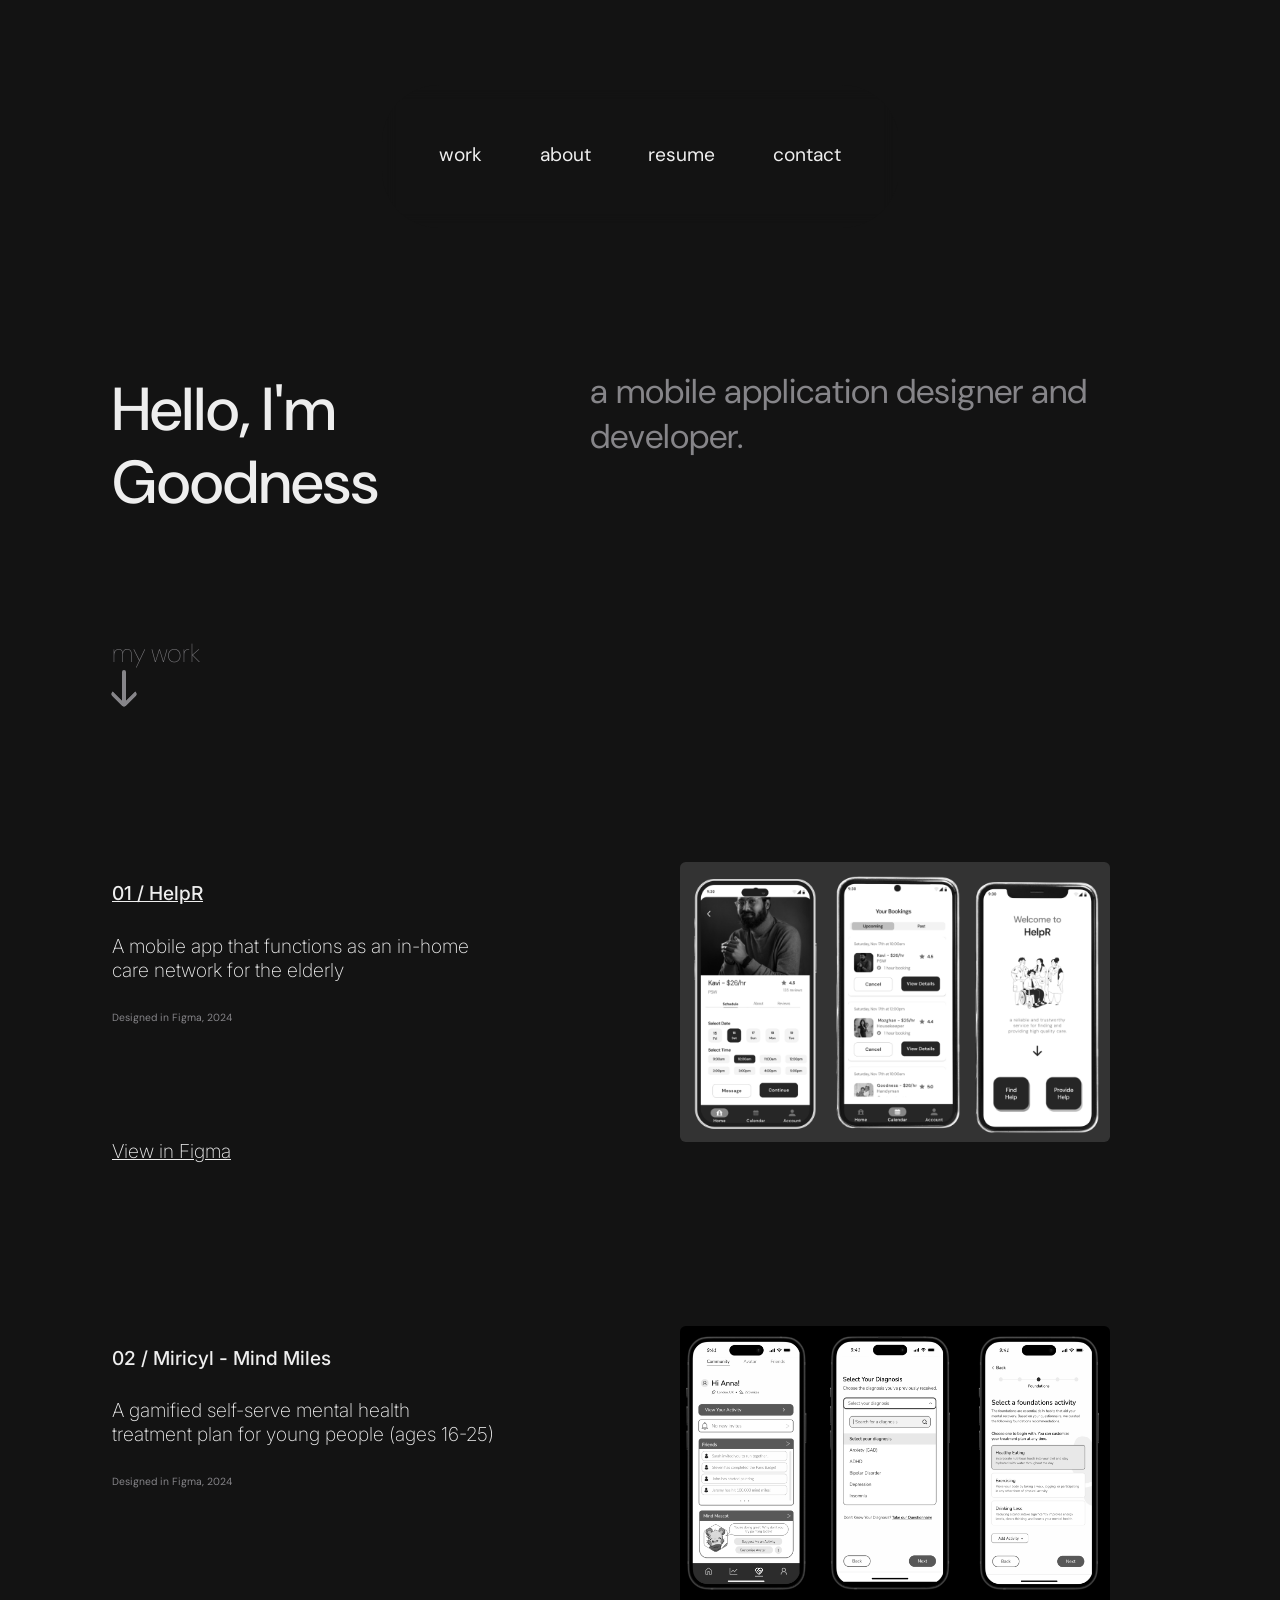
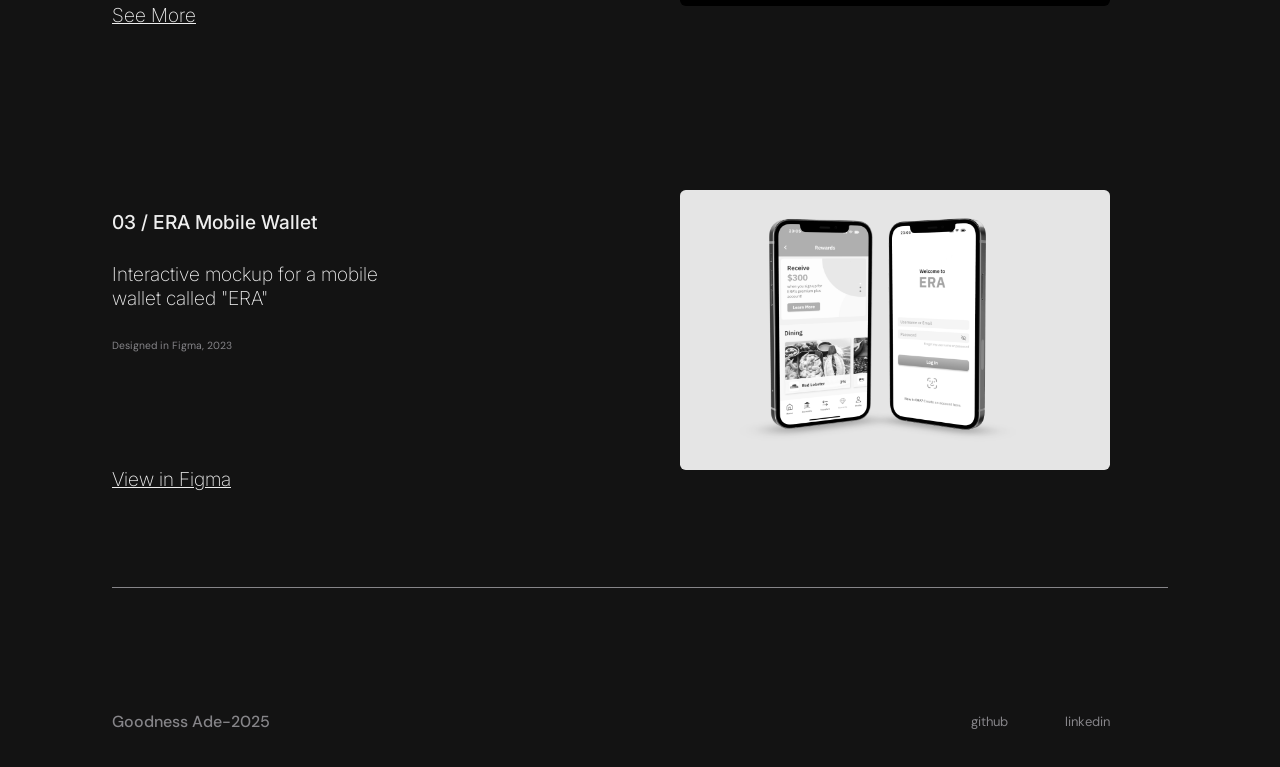
==== work.html @ ada72279 "first" ====
<!DOCTYPE html>
<html lang="en">
  <head>
    <meta charset="UTF-8" />
    <meta name="viewport" content="width=device-width, initial-scale=1.0" />
    <title>goodnessade</title>
    <link rel="icon" type="image/x-icon" href="./resources/Frame 38.png">
    <link rel="preconnect" href="https://fonts.googleapis.com" />
    <link rel="preconnect" href="https://fonts.gstatic.com" crossorigin />
    <link
      href="https://fonts.googleapis.com/css2?family=DM+Sans:ital,opsz,wght@0,9..40,100..1000;1,9..40,100..1000&family=Inter:wght@100..900&display=swap"
      rel="stylesheet"
    />
    <link rel="stylesheet" href="main.css" />
  </head>
  <!-- <span class="opaque"></span> -->
  <body class="container" id="body">
    <header class="navbar">
      <nav class="navbar__nav">
        <ul class="navbar__list">
          <li><a href="#work" id="work-link" class="navbar__link">work</a></li>
          <li><a href="./index.html" id="about-link" class="navbar__link">about</a></li>
          <li><a href="./resources/uiux resume.pdf" class="navbar__link" target="_blank">resume</a></li>
          <li><a href="mailto:adeg492@gmail.com" class="navbar__link">contact</a></li>
        </ul>
      </nav>
    </header>
    <main class="main" id="main">
      <div class="hero">
        <h2 id="intro__main">Hello, I'm <br />Goodness</h1>
        <h4 id="intro">a mobile application designer and developer.</h4>
        
      
      </div>
      <h5 id="my-work">my work</h5> 
      <div class="down-arrow"></div>
    </main>

    <section class="work" id="work">
      <div class="work__section">
        <div class="section__text">
          <a target="_blank" href="./helpr/html"><span id="project__title"> 01 / HelpR</span></a>
          <span>A mobile app that functions as an in-home <br> care network for the elderly</span>
          <small id="design__date"> Designed in Figma, 2024</small>
          <a target= "_blank"href="https://www.figma.com/design/6w7J6vtP8EmjLZg3QRNXtK/goodness--elderly-in-home-care-network?node-id=241-8805&t=LHmnnQTkSR4XGysL-1" id="visit__link">View in Figma</a>
        </div>
        <div class = "section__image">
          <img class="project__image" src="./resources/helpr.png" alt="helpr app home screen" width="430" height="280">
        </div>
      </div>
      <div class="work__section">
        <div class="section__text">
          <span id="project__title"> 02 / Miricyl - Mind Miles</span>
          <span> A gamified self-serve mental health <br> treatment plan for young people (ages 16-25)</span>
          <small id="design__date"> Designed in Figma, 2024</small>
          <a target= "_blank"href="./miricyl.html" id="visit__link">See More</a>
        </div>
        <div class = "section__image">
          <img class="project__image" src="./resources/miricyl.png" alt="era app home screen" width="430" height="280">
        </div>
      </div>
      <div class="work__section">
        <div class="section__text">
          <span id="project__title"> 03 / ERA Mobile Wallet</span>
          <span>Interactive mockup for a mobile <br>wallet called "ERA"</span>
          <small id="design__date"> Designed in Figma, 2023</small>
          <a target= "_blank"href=".https://www.figma.com/proto/7RIC249OJOgYamYMKoSegd/Final-Project?type=design&node-id=1006-1404&t=cafWyZYxekQ3qKuD-0&scaling=scale-down&page-id=619%3A1132&starting-point-node-id=1006%3A1404" id="visit__link">View in Figma</a>
        </div>
        <div class = "section__image">
          <img class="project__image" src="./resources/era.png" alt="era app home screen" width="430" height="280">
        </div>
      </div>
      
      
    </section>
    <footer class="footer__border">
      <div class="footer">
        <h5 class="trademark">Goodness Ade-2025</h5>
        <nav class="footer__nav">
          <ul class="footer__list">
            <li><a href="https://github.com/ade0003" class="footer__link" target="_blank">github</a></li>
            <li><a href="https://www.linkedin.com/in/goodness-ade-182403/" class="footer__link" target="_blank">linkedin</a></li>
            
          </ul>
        </nav>

      </div>
        
    </footer>

  </body>
  
</html>
---- main.css ----
:root {
  --color-background: #131313;
  --color-primary: #eeeeee;
  --color-secondary: #868589;

  --font-primary: "DM Sans", sans-serif;
  --font-secondary: "Inter", sans-serif;

  --container: 55em;
}
html {
  scroll-behavior: smooth;
}
body {
  background-color: var(--color-background);
}
a {
  color: var(--color-primary);
}
h1,
.heading-1 {
  font-size: 1.802rem;
  font-family: var(--font-primary);
  line-height: 1.1;
}

h2,
.heading-2 {
  font-size: 1.602rem;
  font-family: var(--font-primary);
  line-height: 1.2;
}

h3,
.heading-3 {
  font-size: 1.424rem;
  font-family: var(--font-primary);

  margin-bottom: 0.75rem;
  line-height: 1.3;
}

h4,
.heading-4 {
  font-size: 1.266rem;
  font-family: var(--font-primary);

  margin-bottom: 0;
  /* text-transform: uppercase; */
}

h5,
.heading-5 {
  font-size: 1.125rem;
  font-family: var(--font-primary);

  /* border-bottom: 0.0625rem solid var(--color-blue); */
}

h6,
.heading-6 {
  font-size: 1rem;
  font-family: var(--font-primary);

  /* font-family: var(--font-secondary); */
}

small,
.small {
  font-size: 0.889rem;
  font-family: var(--font-primary);
}

@media only screen and (min-width: 45em) {
  html {
    font-size: 110%;
  }

  h1,
  .heading-1 {
    font-size: 3.052rem;
  }

  h2,
  .heading-2 {
    font-size: 2.441rem;
  }

  h3,
  .heading-3 {
    font-size: 1.953rem;
  }

  h4,
  .heading-4 {
    font-size: 1.563rem;
  }

  h5,
  .heading-5 {
    font-size: 1.25rem;
  }

  h6,
  .heading-6 {
    font-size: 0.8rem;
  }

  small,
  .small {
    font-size: 0.67rem;
  }
}

@media only screen and (min-width: 60em) {
  html {
    font-size: 120%;
  }

  h1,
  .heading-1 {
    font-size: 4.209rem;
  }

  h2,
  .heading-2 {
    font-size: 3.157rem;
  }

  h3,
  .heading-3 {
    font-size: 2.369rem;
  }

  h4,
  .heading-4 {
    font-size: 1.777rem;
  }

  h5,
  .heading-5 {
    font-size: 1.333rem;
  }

  h6,
  .heading-6 {
    font-size: 0.75;
  }

  small,
  .small {
    font-size: 0.54rem;
  }
}
#body {
  display: flex;
  flex-direction: column;
  gap: 5rem;
}

.logo {
  color: var(--color-primary);
  margin-left: 1rem;
  /* text-decoration: underline; */
}
#my-work {
  font-family: var(--font-primary);
  color: var(--color-secondary);
  font-weight: lighter;
  padding: 0;
  margin: 0;
}
.container {
  width: 100%;
  max-width: var(--container); /* Use the updated container width */
  margin-left: auto;
  margin-right: auto;
  padding-top: 1rem;
}
.about-me {
  font-family: var(--font-primary);
  color: var(--color-secondary);
  font-weight: lighter;
  padding: 0;
  margin: 0;
}
.navbar {
  display: flex;
  flex-direction: row;
  justify-content: center;
  align-items: center;
  padding-top: 3rem;
  /* border-radius: 3rem; */
  position: sticky;
  top: 0px;
  z-index: 1000;
}
.navbar__nav {
  /* display: flex; */
  /* justify-content: center; */
  -webkit-backdrop-filter: blur(8px);
  backdrop-filter: blur(8px);
  border-radius: 3rem;
  padding-top: 3rem;
  padding-bottom: 3rem;
}
.navbar__list {
  display: flex;
  flex-direction: row;
  gap: 3rem;

  margin: 0;
  list-style-type: none;
}
.navbar__link {
  text-decoration: none;
  color: var(--color-primary);
  font-family: var(--font-primary);
  transition: all 0.3s ease;
}
.navbar__link:after {
  display: block;
  content: "";
  border-bottom: solid 3px var(--color-secondary);
  transform: scaleX(0);
  transition: transform 300ms ease-in-out;
}
.navbar__link:hover:after {
  transform: scaleX(1);
}
@media only screen and (min-width: 45em) {
  .navbar__list {
    padding-left: 3rem;
    padding-right: 3rem;
  }
}
@media only screen and (min-width: 60em) {
  .navbar__list {
    padding-left: 3rem;
    padding-right: 3rem;
  }
}

.hero {
  display: flex;
  flex-direction: row;
  justify-content: space-between;
  gap: 11rem;
  color: var(--color-primary);
  margin-right: 3rem;
  margin-bottom: 3.5rem;
}
#intro__main {
  font-weight: 500;
}
#intro {
  color: var(--color-secondary);
  font-weight: 400;
}
.down-arrow {
  position: absolute;
  margin-left: 0.5rem;
  color: var(--color-secondary);
  width: 0;
  height: 30px;
  border: 2px solid;
  border-radius: 2px;
  animation: jumpInfinite 1.5s infinite;
}

.down-arrow:after {
  content: " ";
  position: absolute;
  top: 12px;
  left: -10px;
  width: 16px;
  height: 16px;
  border-bottom: 4px solid;
  border-right: 4px solid;
  border-radius: 4px;
  transform: rotateZ(45deg);
}
@keyframes jumpInfinite {
  0% {
    margin-top: 0;
  }
  50% {
    margin-top: 20px;
  }
  100% {
    margin-top: 0;
  }
}
.work-link {
  border-bottom: solid 3px var(--color-secondary);
}
.work {
  display: flex;
  flex-direction: column;
  gap: 3.5rem;
}
.work__section {
  display: flex;
  flex-direction: row;
  justify-content: space-between;
  margin-top: 3rem;
  /* border-top: var(--color-secondary) solid 0.1rem; */
}
.section__text {
  display: flex;
  flex-direction: column;
  gap: 1.5rem;
  font-family: var(--font-secondary);
  color: var(--color-primary);
  font-weight: 200;
  margin-top: 3rem;
}
#project__title {
  font-weight: 500;
}
#design__date {
  color: var(--color-secondary);
  font-weight: 400;
}
#visit__link {
  margin-top: 4.5rem;
  text-decoration: underline;
}
.section__image {
  margin-right: 3rem;
  margin-top: 2rem;
}
.project__image {
  border-radius: 0.3rem;
  filter: grayscale(100%);
}
.trademark {
  color: var(--color-secondary);
  font-weight: 500;
  font-size: medium;
}
.footer__border {
  border-top: var(--color-secondary) solid 0.1rem;
}

.footer {
  margin-top: 5rem;
  display: flex;
  flex-direction: row;
  justify-content: space-between;
  align-items: center;
}
.footer__list {
  display: flex;
  flex-direction: row;
  gap: 3rem;
  padding-left: 3rem;
  padding-right: 3rem;

  list-style-type: none;
}
.footer__link {
  text-decoration: none;
  color: var(--color-secondary);
  font-family: var(--font-primary);
  font-size: small;
}
.footer__link:after {
  display: block;
  content: "";
  border-bottom: solid 3px var(--color-secondary);
  transform: scaleX(0);
  transition: transform 300ms ease-in-out;
}
.footer__link:hover:after {
  transform: scaleX(1);
}
@media only screen and (min-width: 45em) {
  .footer__list {
    padding-left: 3rem;
    padding-right: 3rem;
  }
}
@media only screen and (min-width: 60em) {
  .footer__list {
    padding-left: 3rem;
    padding-right: 3rem;
  }
}

/* Portfolio Styles*/

.hero__section {
  display: flex;
  flex-direction: row;
  justify-content: space-between;
  gap: 8rem;
}
.human_text {
  margin: 0;
  padding: 0;
  color: var(--color-secondary);
  font-style: italic;
  font-weight: lighter;
}
.hero__image {
  margin-right: 3rem;
  border-radius: 0.5rem;
}

.text__section {
  display: flex;
  flex-direction: column;
  /* margin: 1.5rem; */
  /* padding: 0; */
  gap: 2rem;
}
.intro__text {
  margin: 0;
  padding: 0;
  color: var(--color-primary);
  font-weight: 400;
}
.about__text {
  color: var(--color-secondary);
  font-weight: 300;
  font-size: larger;
  margin: 0;
  padding: 0;
}

.tools__section {
  border-top: solid 0.1rem var(--color-secondary);

  display: flex;
  flex-direction: row;
  /* justify-content: space-between; */
  gap: 8rem;
}
.title {
  margin-top: 3rem;
  font-family: var(--font-primary);
  color: var(--color-primary);
  font-weight: 300;
}
.languages__section {
  color: var(--color-primary);
  font-family: var(--font-primary);
  font-weight: 200;
  margin-top: 3rem;
  display: flex;
  flex-direction: column;
  gap: 1rem;
}
.social__section {
  margin-top: 5rem;
  display: flex;
  flex-direction: row;
  justify-content: space-between;
}
.leader {
  display: flex;
  flex-direction: row;
  gap: 2rem;
}
.leader__text {
  font-family: var(--font-primary);
  color: var(--color-primary);
  font-size: xx-large;
}
.arrow {
  height: 20px;
  width: 20px;
  border: 1.5px solid var(--color-primary);
  border-width: 4px 4px 0 0;
  transform: rotate(45deg);
  align-self: center;
}

.info {
  display: flex;
  flex-direction: column;
  gap: 1.5rem;
}
.email {
  font-family: var(--font-primary);
  font-size: x-large;
}
.resume {
  font-family: var(--font-primary);
  color: var(--color-primary);
  font-weight: 200;
  text-decoration: none;
}
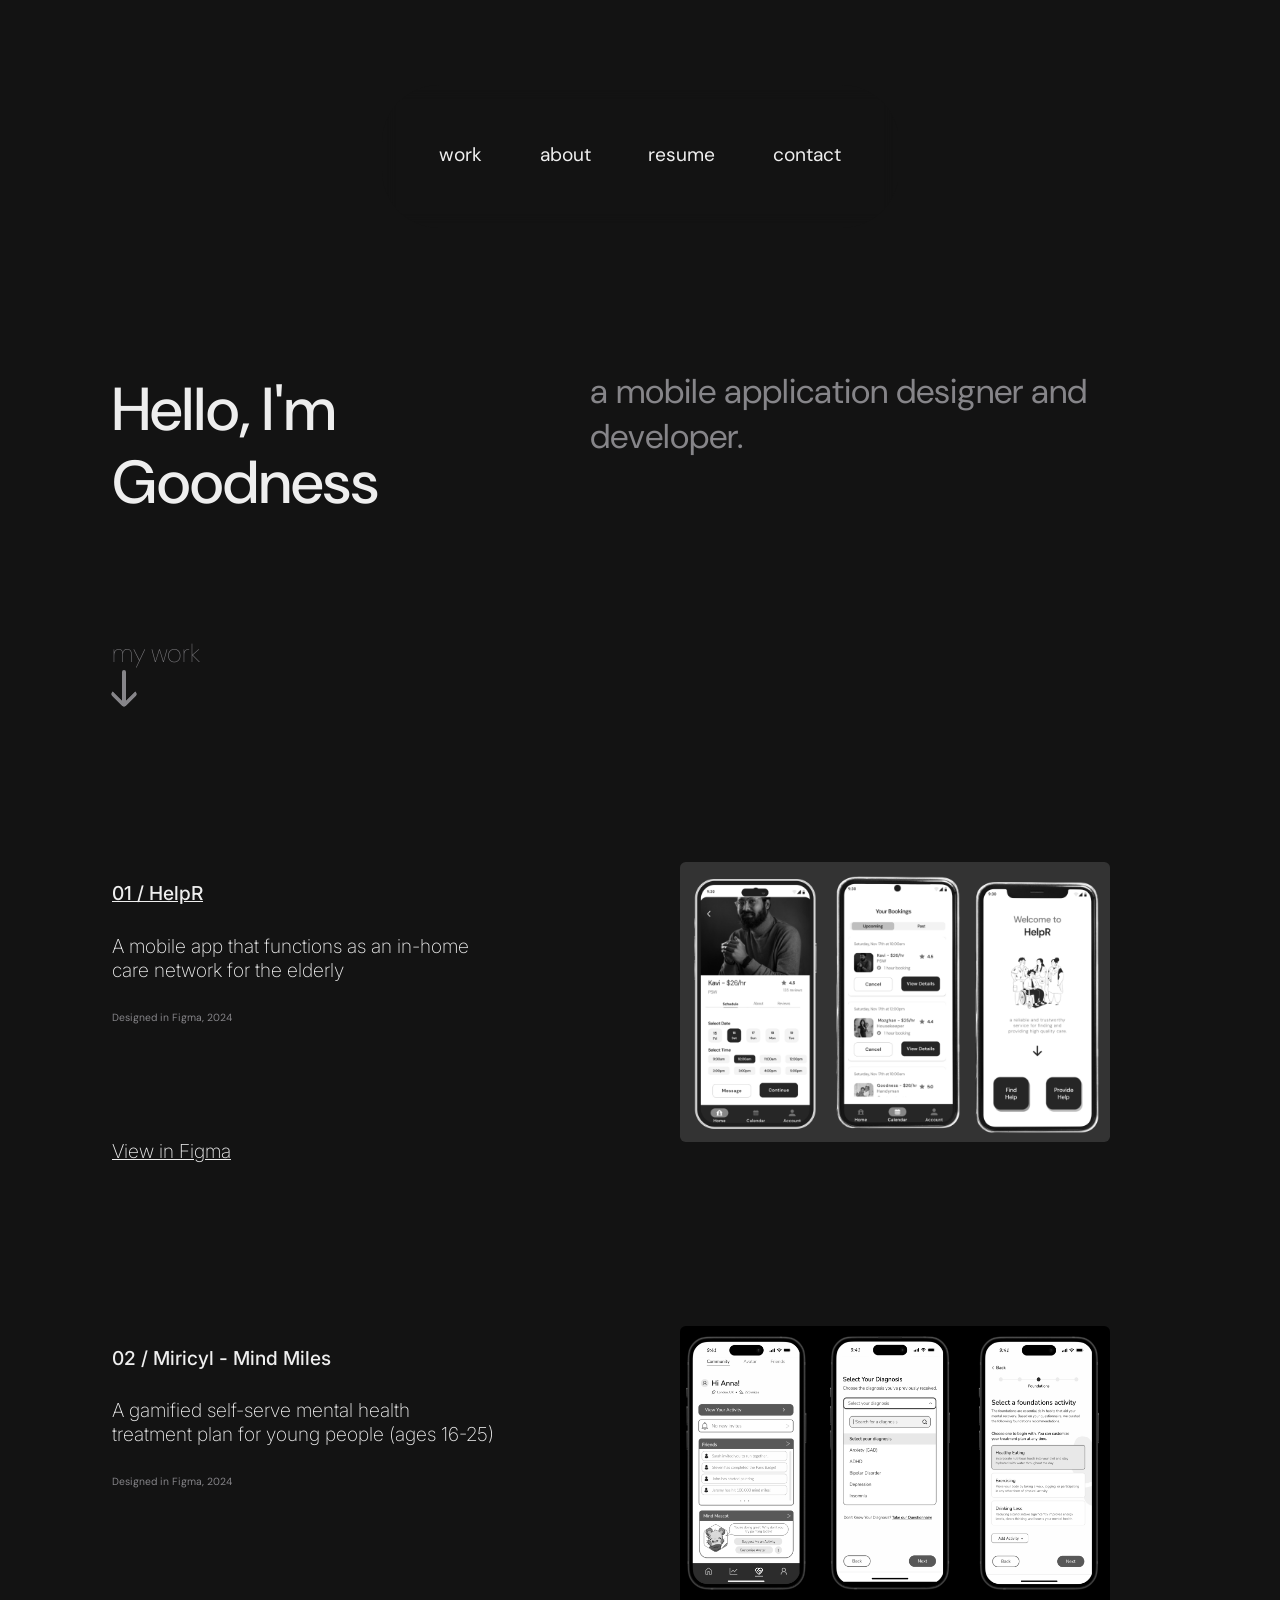
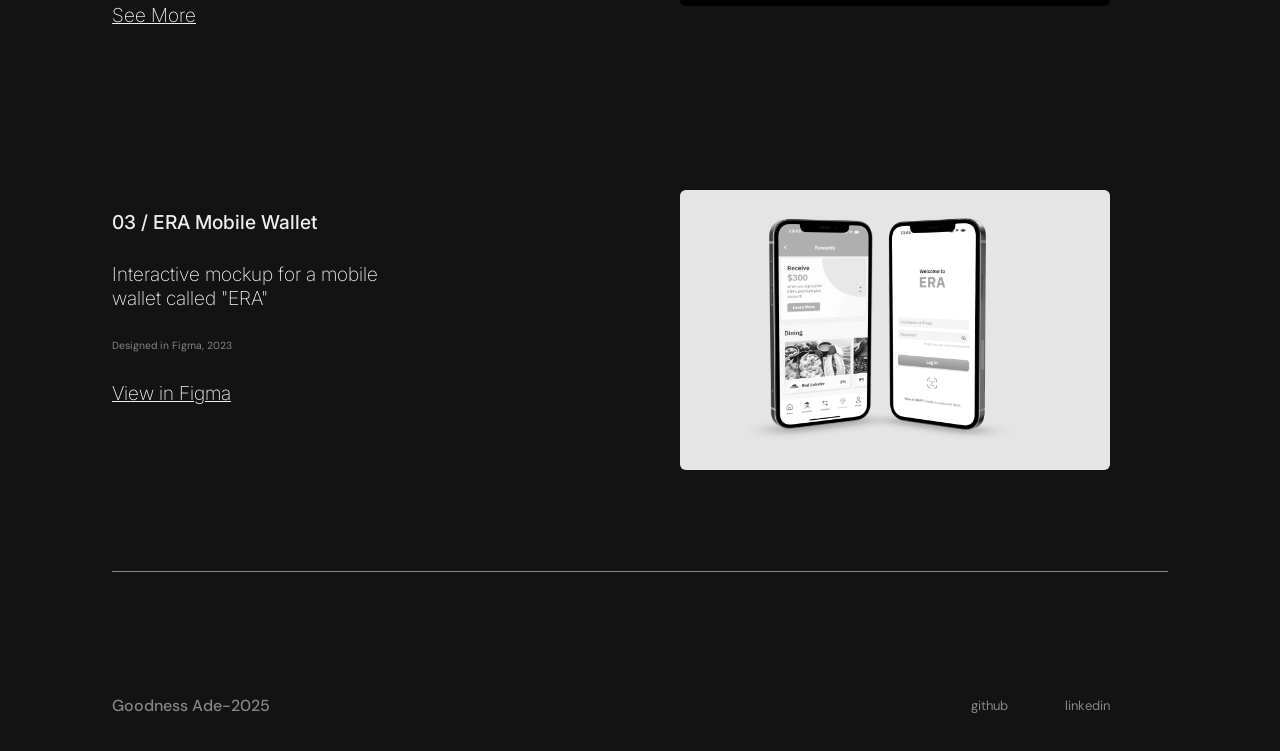
==== commit fb71150c: "Update Figma link for ERA Mobile Wallet project" ====
--- a/work.html
+++ b/work.html
@@ -53,7 +53,7 @@
           <span id="project__title"> 02 / Miricyl - Mind Miles</span>
           <span> A gamified self-serve mental health <br> treatment plan for young people (ages 16-25)</span>
           <small id="design__date"> Designed in Figma, 2024</small>
-          <a target= "_blank"href="./miricyl.html" id="visit__link">See More</a>
+          <a target= "_blank"href="./resources/Miricyl.pdf" id="visit__link">See More</a>
         </div>
         <div class = "section__image">
           <img class="project__image" src="./resources/miricyl.png" alt="era app home screen" width="430" height="280">
@@ -64,7 +64,7 @@
           <span id="project__title"> 03 / ERA Mobile Wallet</span>
           <span>Interactive mockup for a mobile <br>wallet called "ERA"</span>
           <small id="design__date"> Designed in Figma, 2023</small>
-          <a target= "_blank"href=".https://www.figma.com/proto/7RIC249OJOgYamYMKoSegd/Final-Project?type=design&node-id=1006-1404&t=cafWyZYxekQ3qKuD-0&scaling=scale-down&page-id=619%3A1132&starting-point-node-id=1006%3A1404" id="visit__link">View in Figma</a>
+          <a target= "_blank"href="https://www.figma.com/proto/7RIC249OJOgYamYMKoSegd/Final-Project?page-id=619%3A1132&node-id=732-2169&viewport=558%2C297%2C0.1&t=K4TO3gwN127Tmwyc-1&scaling=scale-down&content-scaling=fixed&starting-point-node-id=1006%3A1404">View in Figma</a>
         </div>
         <div class = "section__image">
           <img class="project__image" src="./resources/era.png" alt="era app home screen" width="430" height="280">
